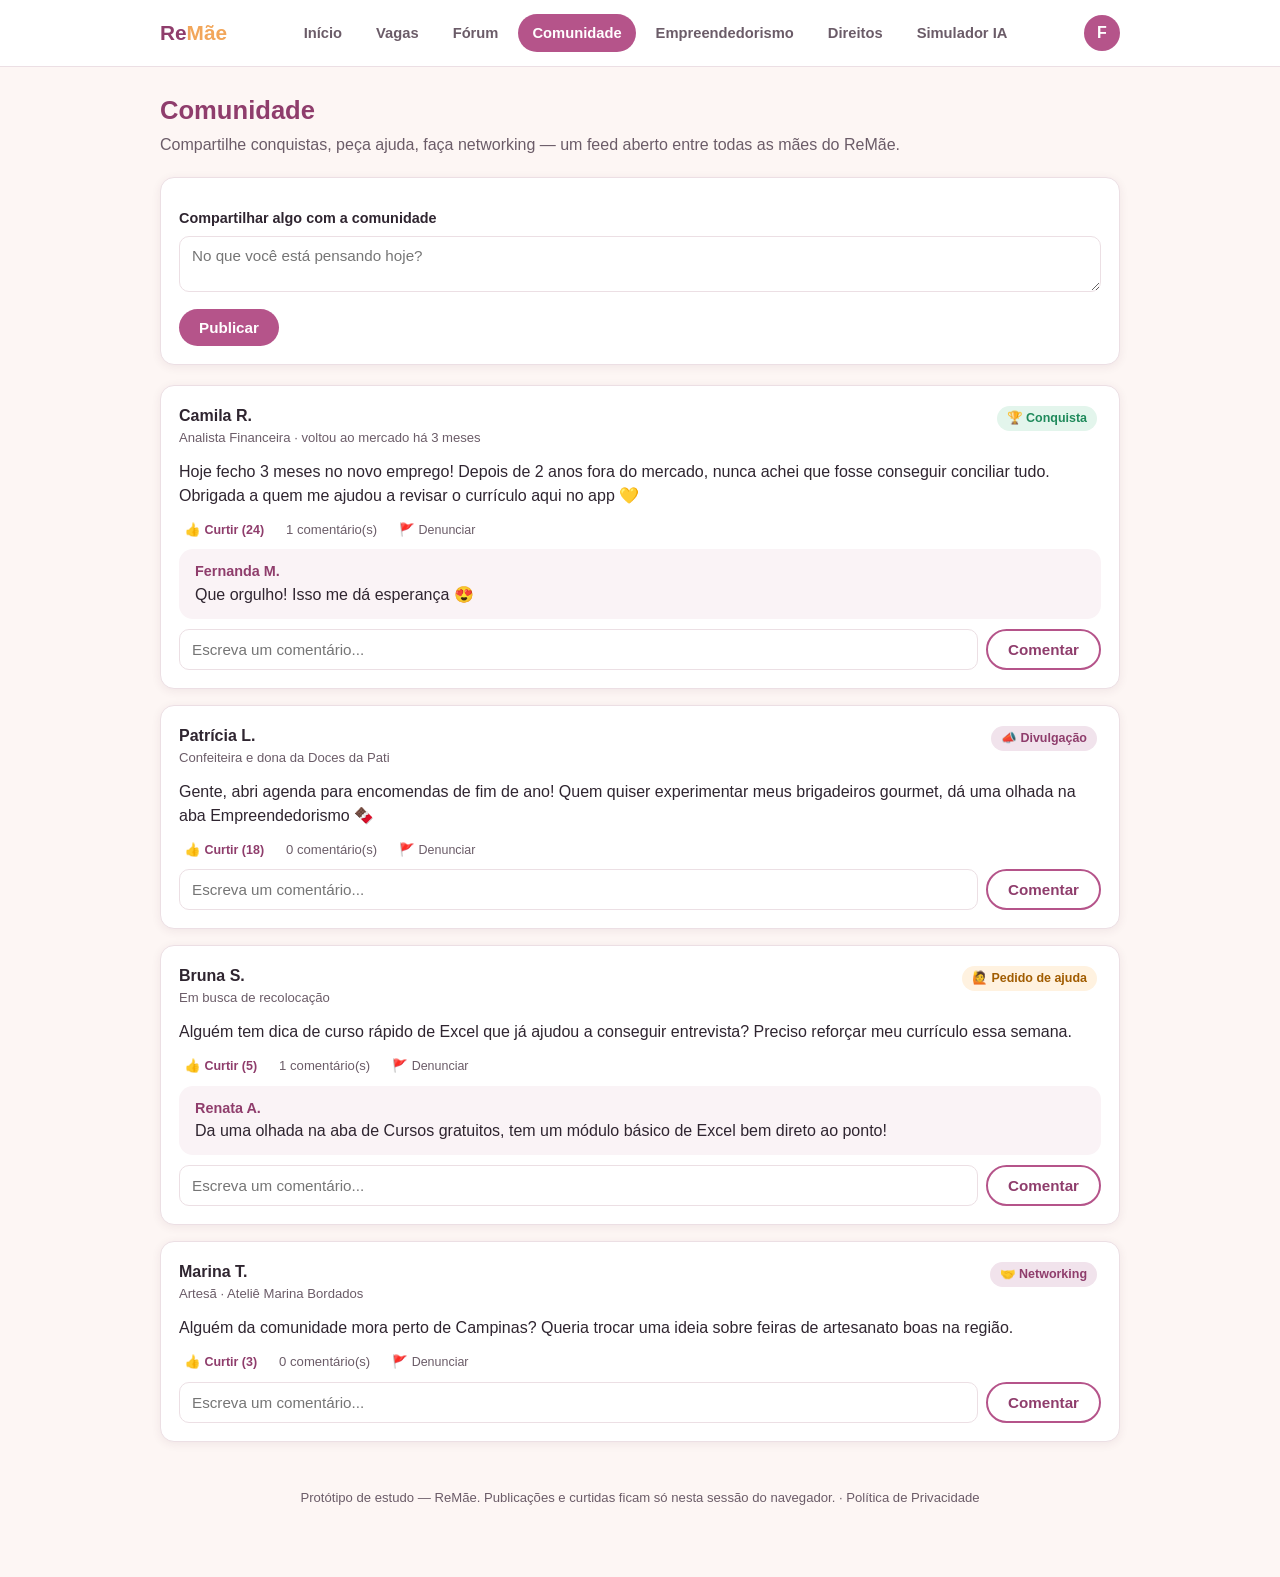
==== comunidade.html @ eaab4313 "Initial commit" ====
<!DOCTYPE html>
<html lang="pt-br">
<head>
<meta charset="UTF-8">
<meta name="viewport" content="width=device-width, initial-scale=1.0">
<title>ReMãe — Comunidade</title>
<link rel="stylesheet" href="css/style.css">
</head>
<body>

<nav class="navbar">
  <div class="navbar-inner">
    <a href="index.html" class="logo">Re<span>Mãe</span></a>
    <div class="nav-links">
      <a href="index.html">Início</a>
      <a href="vagas.html">Vagas</a>
      <a href="forum.html">Fórum</a>
      <a href="comunidade.html" class="ativo">Comunidade</a>
      <a href="empreendedorismo.html">Empreendedorismo</a>
      <a href="direitos.html">Direitos</a>
      <a href="simulador.html">Simulador IA</a>
    </div>
    <a href="perfil.html" class="nav-perfil"><span class="avatar">F</span></a>
  </div>
</nav>

<div class="container">
  <div class="page-header">
    <h1>Comunidade</h1>
    <p>Compartilhe conquistas, peça ajuda, faça networking — um feed aberto entre todas as mães do ReMãe.</p>
  </div>

  <div class="card" style="margin-bottom:20px;">
    <label for="novo-post">Compartilhar algo com a comunidade</label>
    <textarea id="novo-post" rows="2" placeholder="No que você está pensando hoje?"></textarea>
    <button class="btn" style="margin-top:10px;" onclick="publicarPost()">Publicar</button>
  </div>

  <div id="feed"></div>

  <div id="confirmacao-denuncia" class="mensagem-sucesso" style="background:#fff2e0; color:#7a4b00;"></div>

  <footer>Protótipo de estudo — ReMãe. Publicações e curtidas ficam só nesta sessão do navegador. · <a href="privacidade.html">Política de Privacidade</a></footer>
</div>

<script src="js/data.js"></script>
<script>
const rotulos = {
  conquista: { texto: "🏆 Conquista", classe: "sucesso" },
  divulgação: { texto: "📣 Divulgação", classe: "" },
  "pedido de ajuda": { texto: "🙋 Pedido de ajuda", classe: "selo" },
  networking: { texto: "🤝 Networking", classe: "" }
};

function renderizarFeed() {
  const feed = document.getElementById('feed');
  feed.innerHTML = comunidadePosts.map((p, i) => {
    const rotulo = rotulos[p.tipo] || { texto: p.tipo, classe: "" };
    return `
    <div class="card" style="margin-bottom:16px;">
      <div style="display:flex; justify-content:space-between; align-items:start;">
        <div>
          <strong>${p.autora}</strong>
          <div class="topico-meta">${p.cargo}</div>
        </div>
        <span class="tag ${rotulo.classe}">${rotulo.texto}</span>
      </div>
      <p style="margin:12px 0;">${p.texto}</p>
      <div style="display:flex; gap:16px; align-items:center;">
        <button class="denunciar-link" style="color:var(--cor-primaria-escura); font-weight:600;" onclick="curtir(${i})">👍 Curtir (${p.curtidas})</button>
        <span class="topico-meta">${p.comentarios.length} comentário(s)</span>
        <button class="denunciar-link" onclick="denunciarPost(${i})">🚩 Denunciar</button>
      </div>
      ${p.comentarios.map(c => `
        <div class="resposta" style="margin-top:10px;">
          <div class="autora">${c.autora}</div>
          <div>${c.texto}</div>
        </div>
      `).join('')}
      <div style="margin-top:10px; display:flex; gap:8px;">
        <input type="text" id="comentario-${i}" placeholder="Escreva um comentário..." style="flex:1;">
        <button class="btn secundario" onclick="comentar(${i})">Comentar</button>
      </div>
    </div>
  `;
  }).join('');
}

function curtir(i) {
  comunidadePosts[i].curtidas++;
  renderizarFeed();
}

function comentar(i) {
  const campo = document.getElementById(`comentario-${i}`);
  const texto = campo.value.trim();
  if (!texto) return;
  comunidadePosts[i].comentarios.push({ autora: 'Você', texto });
  renderizarFeed();
}

function denunciarPost(i) {
  const msg = document.getElementById('confirmacao-denuncia');
  msg.textContent = 'Denúncia enviada. Nossa equipe vai revisar em até 24h (simulação).';
  msg.style.display = 'block';
  setTimeout(() => { msg.style.display = 'none'; }, 3500);
}

function publicarPost() {
  const campo = document.getElementById('novo-post');
  const texto = campo.value.trim();
  if (!texto) return;

  comunidadePosts.unshift({
    id: comunidadePosts.length + 1,
    autora: "Você",
    cargo: "Membro da comunidade ReMãe",
    tipo: "networking",
    texto,
    curtidas: 0,
    comentarios: []
  });

  campo.value = '';
  renderizarFeed();
}

renderizarFeed();
</script>

</body>
</html>
---- css/style.css ----
/* =========================================================
   style.css — ReMãe (protótipo)
   Ainda não temos identidade visual definida. Por isso as cores
   e fontes ficam todas em variáveis (:root) aqui em cima — quando
   vocês decidirem a identidade visual, é só trocar os valores
   abaixo que o app inteiro muda.
   ========================================================= */

:root {
  --cor-primaria: #b5548a;
  --cor-primaria-escura: #8f3d6c;
  --cor-secundaria: #f2a65a;
  --cor-fundo: #fdf6f4;
  --cor-superficie: #ffffff;
  --cor-texto: #2f2530;
  --cor-texto-suave: #6b5c68;
  --cor-borda: #ecdfe4;
  --cor-sucesso: #4caf82;
  --fonte: 'Segoe UI', Roboto, Arial, sans-serif;
  --raio: 14px;
  --sombra: 0 2px 10px rgba(90, 40, 70, 0.08);
}

* { box-sizing: border-box; }

body {
  margin: 0;
  font-family: var(--fonte);
  background: var(--cor-fundo);
  color: var(--cor-texto);
  line-height: 1.5;
}

a { color: inherit; text-decoration: none; }

.container {
  max-width: 1000px;
  margin: 0 auto;
  padding: 24px 20px 60px;
}

/* ---------- Barra de navegação ---------- */
.navbar {
  background: var(--cor-superficie);
  border-bottom: 1px solid var(--cor-borda);
  position: sticky;
  top: 0;
  z-index: 10;
}

.navbar-inner {
  max-width: 1000px;
  margin: 0 auto;
  display: flex;
  align-items: center;
  justify-content: space-between;
  padding: 14px 20px;
  gap: 12px;
  flex-wrap: wrap;
}

.logo {
  font-size: 1.3rem;
  font-weight: 700;
  color: var(--cor-primaria-escura);
}

.logo span { color: var(--cor-secundaria); }

.nav-links {
  display: flex;
  gap: 6px;
  flex-wrap: wrap;
}

.nav-links a {
  padding: 8px 14px;
  border-radius: 999px;
  font-size: 0.92rem;
  color: var(--cor-texto-suave);
  font-weight: 600;
}

.nav-links a:hover,
.nav-links a.ativo {
  background: var(--cor-primaria);
  color: #fff;
}

.nav-perfil img,
.avatar {
  width: 36px;
  height: 36px;
  border-radius: 50%;
  background: var(--cor-primaria);
  color: #fff;
  display: inline-flex;
  align-items: center;
  justify-content: center;
  font-weight: 700;
}

/* ---------- Cabeçalhos de página ---------- */
.page-header {
  margin-bottom: 20px;
}

.page-header h1 {
  margin: 0 0 4px;
  font-size: 1.6rem;
  color: var(--cor-primaria-escura);
}

.page-header p {
  margin: 0;
  color: var(--cor-texto-suave);
}

/* ---------- Cards genéricos ---------- */
.card {
  background: var(--cor-superficie);
  border: 1px solid var(--cor-borda);
  border-radius: var(--raio);
  box-shadow: var(--sombra);
  padding: 18px;
}

.grid {
  display: grid;
  grid-template-columns: repeat(auto-fill, minmax(260px, 1fr));
  gap: 16px;
}

/* ---------- Página inicial ---------- */
.hero {
  background: linear-gradient(135deg, var(--cor-primaria), var(--cor-primaria-escura));
  color: #fff;
  border-radius: var(--raio);
  padding: 28px;
  margin-bottom: 24px;
}

.hero h1 { margin: 0 0 8px; font-size: 1.6rem; }
.hero p { margin: 0; opacity: 0.9; }

.atalho-card {
  display: block;
  text-align: left;
  transition: transform 0.15s ease;
}

.atalho-card:hover { transform: translateY(-3px); }

.atalho-card .icone { font-size: 1.8rem; }

.atalho-card h3 {
  margin: 10px 0 4px;
  color: var(--cor-primaria-escura);
}

.atalho-card p {
  margin: 0;
  color: var(--cor-texto-suave);
  font-size: 0.92rem;
}

/* ---------- Tags / selos ---------- */
.tag {
  display: inline-block;
  font-size: 0.78rem;
  font-weight: 700;
  padding: 3px 10px;
  border-radius: 999px;
  background: #f1e3ec;
  color: var(--cor-primaria-escura);
  margin: 2px 4px 2px 0;
}

.tag.selo {
  background: #fff2e0;
  color: #a15c00;
}

.tag.sucesso {
  background: #e3f5ec;
  color: #1f8a5b;
}

/* ---------- Vaga ---------- */
.vaga-card h3 { margin: 8px 0 4px; }
.vaga-card .empresa { color: var(--cor-texto-suave); font-size: 0.9rem; margin-bottom: 8px; }

.filtros {
  display: flex;
  gap: 10px;
  flex-wrap: wrap;
  margin-bottom: 20px;
}

.filtros select,
.filtros input {
  padding: 8px 12px;
  border-radius: 10px;
  border: 1px solid var(--cor-borda);
  background: #fff;
  font-family: var(--fonte);
}

.btn {
  display: inline-block;
  background: var(--cor-primaria);
  color: #fff;
  border: none;
  padding: 10px 20px;
  border-radius: 999px;
  font-weight: 700;
  cursor: pointer;
  font-size: 0.95rem;
}

.btn:hover { background: var(--cor-primaria-escura); }

.btn.secundario {
  background: transparent;
  color: var(--cor-primaria-escura);
  border: 2px solid var(--cor-primaria);
}

.voltar {
  display: inline-block;
  margin-bottom: 16px;
  color: var(--cor-primaria-escura);
  font-weight: 600;
}

.lista-requisitos li { margin-bottom: 4px; }

/* ---------- Fórum ---------- */
.categoria-card {
  border-left: 5px solid var(--cor-primaria);
}

.topico-item {
  border-bottom: 1px solid var(--cor-borda);
  padding: 14px 0;
}

.topico-item:last-child { border-bottom: none; }

.topico-item h4 { margin: 0 0 4px; }

.topico-meta {
  font-size: 0.82rem;
  color: var(--cor-texto-suave);
}

.resposta {
  background: #faf3f6;
  border-radius: var(--raio);
  padding: 12px 16px;
  margin-bottom: 10px;
}

.resposta .autora { font-weight: 700; color: var(--cor-primaria-escura); font-size: 0.9rem; }

.diretrizes {
  background: #fbeef4;
  border-left: 5px solid var(--cor-primaria);
  font-size: 0.9rem;
  color: var(--cor-texto);
  margin-bottom: 20px;
}

.denunciar-link {
  background: none;
  border: none;
  color: var(--cor-texto-suave);
  font-size: 0.78rem;
  cursor: pointer;
  padding: 2px 6px;
}

.denunciar-link:hover { color: #a13c3c; }

details.card summary {
  cursor: pointer;
  font-size: 1.02rem;
  color: var(--cor-primaria-escura);
  list-style: none;
}

details.card summary::-webkit-details-marker { display: none; }

details.card summary::before {
  content: "▸ ";
  color: var(--cor-primaria);
}

details.card[open] summary::before {
  content: "▾ ";
}

textarea, input[type=text], input[type=email], input[type=password] {
  width: 100%;
  padding: 10px 12px;
  border-radius: 10px;
  border: 1px solid var(--cor-borda);
  font-family: var(--fonte);
  font-size: 0.95rem;
}

label {
  display: block;
  font-weight: 600;
  margin: 12px 0 6px;
  font-size: 0.9rem;
}

/* ---------- Login ---------- */
.login-wrap {
  min-height: calc(100vh - 40px);
  display: flex;
  align-items: center;
  justify-content: center;
  padding: 20px;
}

.login-card {
  max-width: 380px;
  width: 100%;
}

.abas {
  display: flex;
  border-bottom: 2px solid var(--cor-borda);
  margin-bottom: 16px;
}

.abas button {
  flex: 1;
  background: none;
  border: none;
  padding: 10px;
  font-weight: 700;
  color: var(--cor-texto-suave);
  cursor: pointer;
  border-bottom: 3px solid transparent;
  font-family: var(--fonte);
}

.abas button.ativo {
  color: var(--cor-primaria-escura);
  border-color: var(--cor-primaria);
}

.form-oculto { display: none; }

.aviso {
  background: #fff2e0;
  color: #7a4b00;
  padding: 10px 14px;
  border-radius: 10px;
  font-size: 0.88rem;
  margin-top: 14px;
}

/* ---------- Perfil ---------- */
.perfil-topo {
  display: flex;
  align-items: center;
  gap: 16px;
  margin-bottom: 20px;
}

.perfil-topo .avatar {
  width: 64px;
  height: 64px;
  font-size: 1.4rem;
}

.mensagem-sucesso {
  display: none;
  background: #e3f5ec;
  color: #1f8a5b;
  padding: 10px 14px;
  border-radius: 10px;
  margin-top: 14px;
  font-weight: 600;
}

footer {
  text-align: center;
  color: var(--cor-texto-suave);
  font-size: 0.82rem;
  padding: 30px 0 10px;
}

@media (max-width: 600px) {
  .navbar-inner { flex-direction: column; align-items: flex-start; }
  .perfil-topo { flex-direction: column; align-items: flex-start; }
}
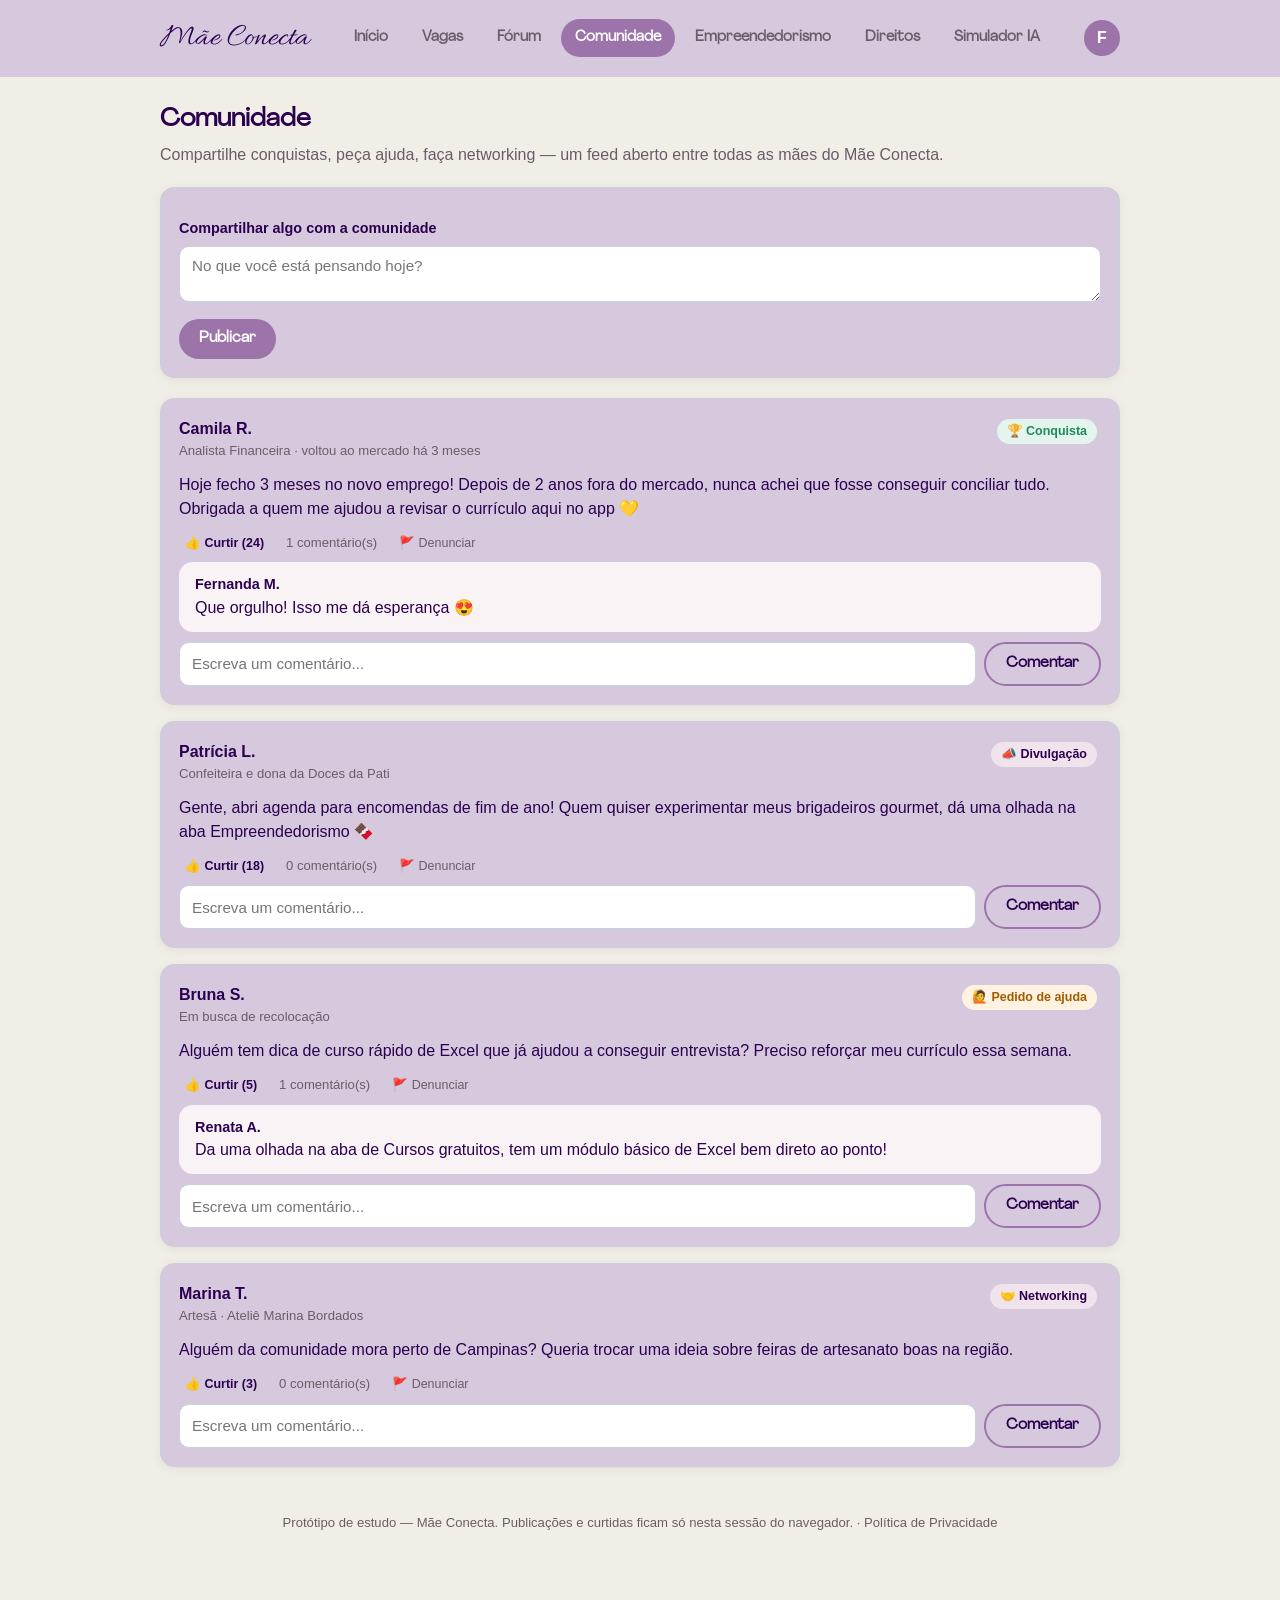
==== commit 31d54a82: "Atualização Cores e Fontes" ====
--- a/comunidade.html
+++ b/comunidade.html
@@ -3,14 +3,14 @@
 <head>
 <meta charset="UTF-8">
 <meta name="viewport" content="width=device-width, initial-scale=1.0">
-<title>ReMãe — Comunidade</title>
+<title>Mãe Conecta — Comunidade</title>
 <link rel="stylesheet" href="css/style.css">
 </head>
 <body>
 
 <nav class="navbar">
   <div class="navbar-inner">
-    <a href="index.html" class="logo">Re<span>Mãe</span></a>
+    <a href="index.html" class="logo">Mãe Conecta</a>
     <div class="nav-links">
       <a href="index.html">Início</a>
       <a href="vagas.html">Vagas</a>
@@ -27,7 +27,7 @@
 <div class="container">
   <div class="page-header">
     <h1>Comunidade</h1>
-    <p>Compartilhe conquistas, peça ajuda, faça networking — um feed aberto entre todas as mães do ReMãe.</p>
+    <p>Compartilhe conquistas, peça ajuda, faça networking — um feed aberto entre todas as mães do Mãe Conecta.</p>
   </div>
 
   <div class="card" style="margin-bottom:20px;">
@@ -40,7 +40,7 @@
 
   <div id="confirmacao-denuncia" class="mensagem-sucesso" style="background:#fff2e0; color:#7a4b00;"></div>
 
-  <footer>Protótipo de estudo — ReMãe. Publicações e curtidas ficam só nesta sessão do navegador. · <a href="privacidade.html">Política de Privacidade</a></footer>
+  <footer>Protótipo de estudo — Mãe Conecta. Publicações e curtidas ficam só nesta sessão do navegador. · <a href="privacidade.html">Política de Privacidade</a></footer>
 </div>
 
 <script src="js/data.js"></script>
@@ -114,7 +114,7 @@
   comunidadePosts.unshift({
     id: comunidadePosts.length + 1,
     autora: "Você",
-    cargo: "Membro da comunidade ReMãe",
+    cargo: "Membro da comunidade Mãe Conecta",
     tipo: "networking",
     texto,
     curtidas: 0,
--- a/css/style.css
+++ b/css/style.css
@@ -1,24 +1,60 @@
 /* =========================================================
-   style.css — ReMãe (protótipo)
+   style.css — Mãe Conecta (protótipo)
    Ainda não temos identidade visual definida. Por isso as cores
    e fontes ficam todas em variáveis (:root) aqui em cima — quando
    vocês decidirem a identidade visual, é só trocar os valores
    abaixo que o app inteiro muda.
    ========================================================= */
 
+@font-face {
+  font-family: 'Allura';
+  src: url('../fonts/Allura-Regular.ttf') format('truetype');
+  font-weight: 400;
+  font-style: normal;
+  
+}
+
+@font-face {
+  font-family: 'Agrandir';
+  src: url('../fonts/Agrandir-Regular.otf') format('opentype');
+  font-weight: 400;
+  font-style: normal;
+}
+
+@font-face {
+  font-family: 'The Seasons';
+  src: url('../fonts/The-Seasons-Bold.ttf') format('truetype');
+  font-weight: 700;
+  font-style: normal;
+}
+
 :root {
-  --cor-primaria: #b5548a;
-  --cor-primaria-escura: #8f3d6c;
-  --cor-secundaria: #f2a65a;
-  --cor-fundo: #fdf6f4;
-  --cor-superficie: #ffffff;
-  --cor-texto: #2f2530;
+  --cor-primaria: #9D74A9;
+  --cor-primaria-escura: #2B0050;
+  --cor-secundaria: #C1D8CE;
+  --cor-fundo: #F1EEE7;
+  --cor-superficie: #D6C9DE;
+  --cor-texto: #2B0050;
   --cor-texto-suave: #6b5c68;
-  --cor-borda: #ecdfe4;
+  --cor-borda: #C8D1D9;
   --cor-sucesso: #4caf82;
   --fonte: 'Segoe UI', Roboto, Arial, sans-serif;
   --raio: 14px;
   --sombra: 0 2px 10px rgba(90, 40, 70, 0.08);
+  --fonte-logo: 'Allura', cursive;
+  --fonte-titulo: 'Agrandir', Arial, sans-serif;
+  --fonte-destaque: 'The Seasons', Georgia, serif;
+}
+
+h1, h2, h3,
+.btn,
+.nav-links a {
+  font-family: var(--fonte-titulo);
+}
+
+.fonte-destaque {
+  font-family: var(--fonte-destaque);
+  font-weight: 700;
 }
 
 * { box-sizing: border-box; }
@@ -59,13 +95,14 @@
   flex-wrap: wrap;
 }
 
-.logo {
-  font-size: 1.3rem;
-  font-weight: 700;
-  color: var(--cor-primaria-escura);
-}
-
-.logo span { color: var(--cor-secundaria); }
+   .logo {
+     font-family: var(--fonte-logo);
+     font-size: 2rem;
+     font-weight: 400;
+     color: var(--cor-primaria-escura);
+   }
+
+.logo span { color: var(--cor-primaria-escura); }
 
 .nav-links {
   display: flex;
@@ -133,15 +170,24 @@
 
 /* ---------- Página inicial ---------- */
 .hero {
-  background: linear-gradient(135deg, var(--cor-primaria), var(--cor-primaria-escura));
+  background: linear-gradient(135deg, var(--cor-primaria-escura), var(--cor-primaria));
   color: #fff;
   border-radius: var(--raio);
   padding: 28px;
   margin-bottom: 24px;
 }
 
-.hero h1 { margin: 0 0 8px; font-size: 1.6rem; }
-.hero p { margin: 0; opacity: 0.9; }
+.hero h1 {
+  margin: 0 0 8px;
+  font-size: 1.6rem;
+  text-shadow: 0 1px 3px rgba(0, 0, 0, 0.25);
+}
+
+.hero p {
+  margin: 0;
+  opacity: 1;
+  text-shadow: 0 1px 3px rgba(0, 0, 0, 0.25);
+}
 
 .atalho-card {
   display: block;
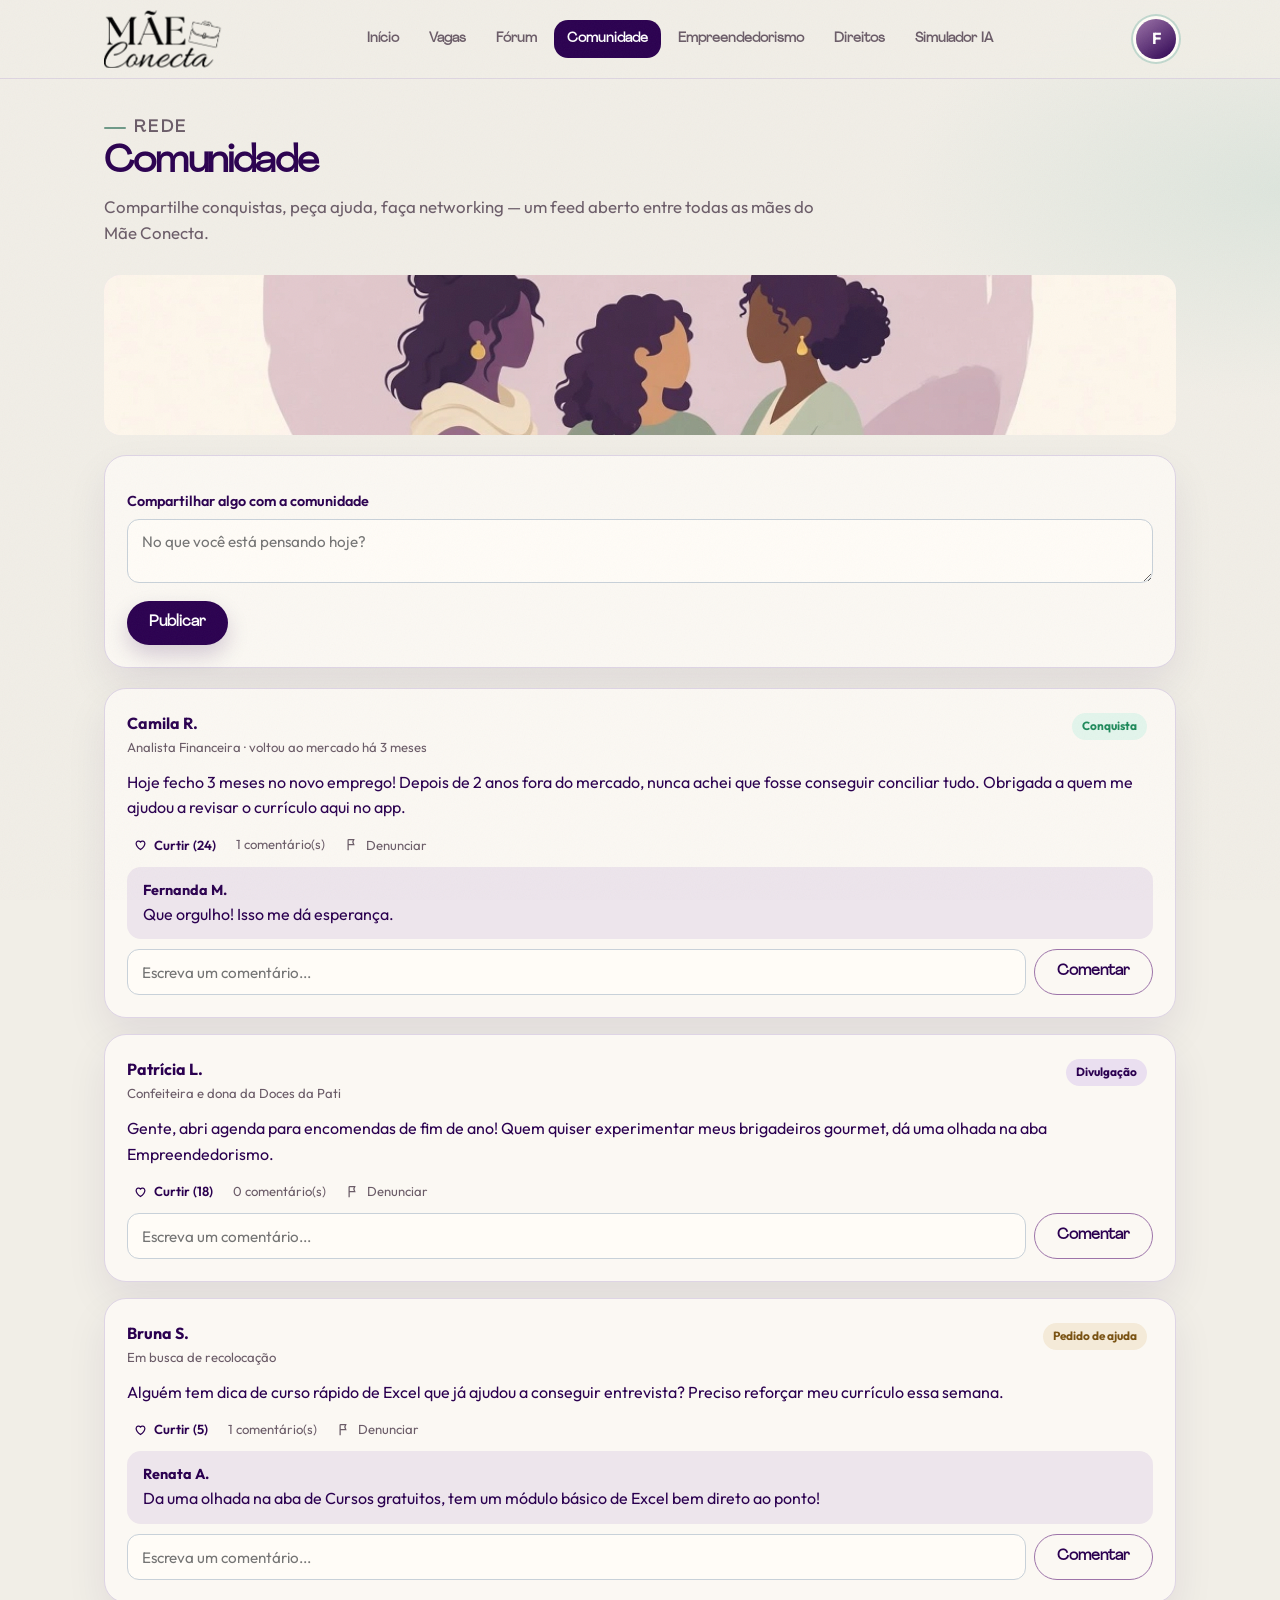
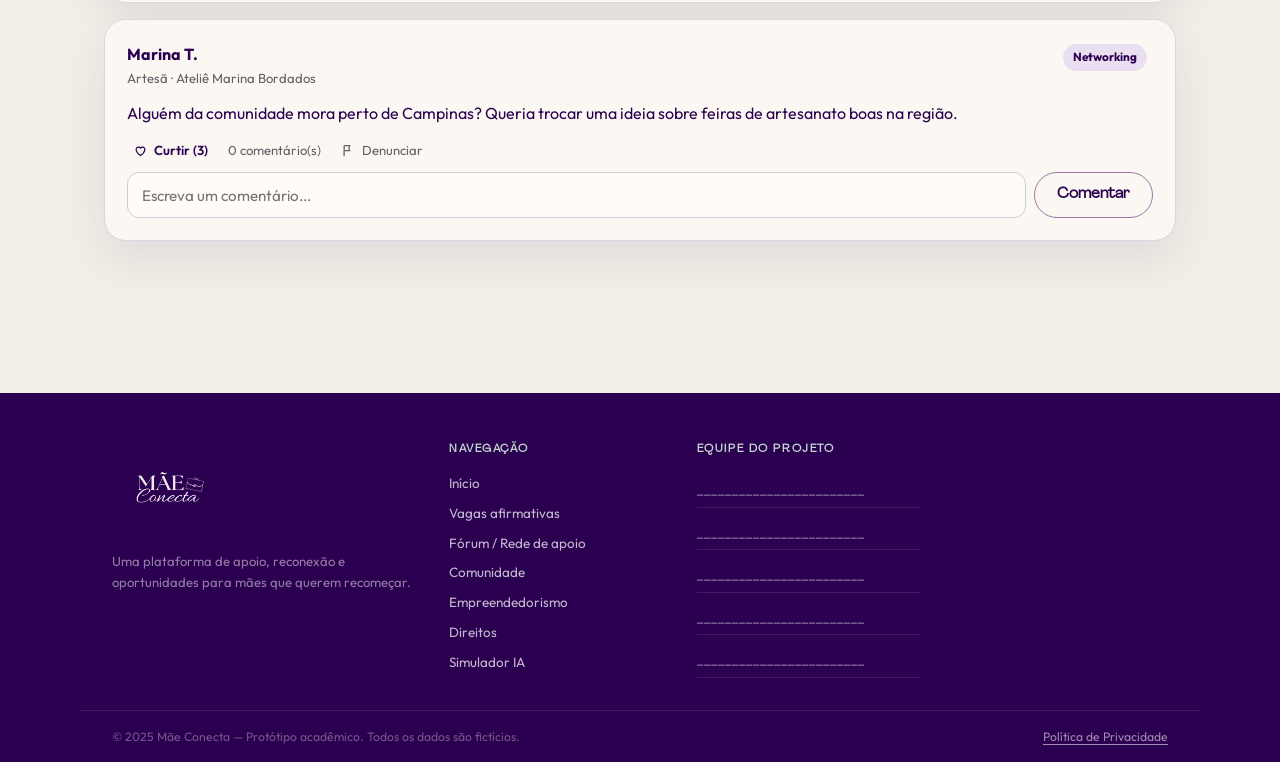
==== commit 5cd1309a: "Merge 295685a2426dd1092f56910fe6e541273739793b into 09304b4b6bd86a423bac4802e2c821cb1cd19e8b" ====
--- a/comunidade.html
+++ b/comunidade.html
@@ -2,16 +2,26 @@
 <html lang="pt-br">
 <head>
 <meta charset="UTF-8">
-<meta name="viewport" content="width=device-width, initial-scale=1.0">
+<meta name="viewport" content="width=device-width, initial-scale=1">
 <title>Mãe Conecta — Comunidade</title>
 <link rel="stylesheet" href="css/style.css">
 </head>
 <body>
 
+<div class="preloader" id="preloader" role="status" aria-live="polite" aria-label="Carregando o site">
+  <div class="preloader-inner">
+    <div class="preloader-orb" aria-hidden="true"></div>
+    <p class="preloader-text">Preparando um espaço para você</p>
+    <div class="preloader-track"><span class="preloader-fill"></span></div>
+  </div>
+</div>
+
 <nav class="navbar">
   <div class="navbar-inner">
-    <a href="index.html" class="logo">Mãe Conecta</a>
+    <a href="index.html" class="logo"><img src="img/logo2.webp" alt="Mãe Conecta"></a>
+    <button class="menu-toggle" aria-label="Abrir menu" aria-expanded="false"></button>
     <div class="nav-links">
+      <a href="perfil.html" class="so-celular">Meu perfil</a>
       <a href="index.html">Início</a>
       <a href="vagas.html">Vagas</a>
       <a href="forum.html">Fórum</a>
@@ -24,11 +34,14 @@
   </div>
 </nav>
 
-<div class="container">
-  <div class="page-header">
+<main id="conteudo" class="container">
+  <div class="page-header reveal">
+    <p class="kicker">Rede</p>
     <h1>Comunidade</h1>
     <p>Compartilhe conquistas, peça ajuda, faça networking — um feed aberto entre todas as mães do Mãe Conecta.</p>
   </div>
+
+  <img class="media reveal" src="img/illu-comunidade.webp" alt="Mulheres reunidas em um círculo de apoio" style="max-height:280px; margin-bottom:20px; object-position:center 30%;">
 
   <div class="card" style="margin-bottom:20px;">
     <label for="novo-post">Compartilhar algo com a comunidade</label>
@@ -39,17 +52,16 @@
   <div id="feed"></div>
 
   <div id="confirmacao-denuncia" class="mensagem-sucesso" style="background:#fff2e0; color:#7a4b00;"></div>
-
-  <footer>Protótipo de estudo — Mãe Conecta. Publicações e curtidas ficam só nesta sessão do navegador. · <a href="privacidade.html">Política de Privacidade</a></footer>
-</div>
+</main>
 
 <script src="js/data.js"></script>
+<script src="js/icons.js"></script>
 <script>
 const rotulos = {
-  conquista: { texto: "🏆 Conquista", classe: "sucesso" },
-  divulgação: { texto: "📣 Divulgação", classe: "" },
-  "pedido de ajuda": { texto: "🙋 Pedido de ajuda", classe: "selo" },
-  networking: { texto: "🤝 Networking", classe: "" }
+  conquista: { texto: "Conquista", classe: "sucesso" },
+  divulgação: { texto: "Divulgação", classe: "" },
+  "pedido de ajuda": { texto: "Pedido de ajuda", classe: "selo" },
+  networking: { texto: "Networking", classe: "" }
 };
 
 function renderizarFeed() {
@@ -66,10 +78,10 @@
         <span class="tag ${rotulo.classe}">${rotulo.texto}</span>
       </div>
       <p style="margin:12px 0;">${p.texto}</p>
-      <div style="display:flex; gap:16px; align-items:center;">
-        <button class="denunciar-link" style="color:var(--cor-primaria-escura); font-weight:600;" onclick="curtir(${i})">👍 Curtir (${p.curtidas})</button>
+      <div class="feed-actions">
+        <button class="denunciar-link" style="color:var(--cor-primaria-escura); font-weight:600;" onclick="curtir(${i})">${ICON.like} Curtir (${p.curtidas})</button>
         <span class="topico-meta">${p.comentarios.length} comentário(s)</span>
-        <button class="denunciar-link" onclick="denunciarPost(${i})">🚩 Denunciar</button>
+        <button class="denunciar-link" onclick="denunciarPost(${i})">${ICON.flag} Denunciar</button>
       </div>
       ${p.comentarios.map(c => `
         <div class="resposta" style="margin-top:10px;">
@@ -77,7 +89,7 @@
           <div>${c.texto}</div>
         </div>
       `).join('')}
-      <div style="margin-top:10px; display:flex; gap:8px;">
+      <div class="comment-row">
         <input type="text" id="comentario-${i}" placeholder="Escreva um comentário..." style="flex:1;">
         <button class="btn secundario" onclick="comentar(${i})">Comentar</button>
       </div>
@@ -128,5 +140,11 @@
 renderizarFeed();
 </script>
 
+<script src="js/menu.js"></script>
+<script src="js/ui.js"></script>
+
+<div id="footer-placeholder"></div>
+
+<script src="js/components.js"></script>
 </body>
 </html>
--- a/css/style.css
+++ b/css/style.css
@@ -1,55 +1,114 @@
 /* =========================================================
-   style.css — Mãe Conecta (protótipo)
-   Ainda não temos identidade visual definida. Por isso as cores
-   e fontes ficam todas em variáveis (:root) aqui em cima — quando
-   vocês decidirem a identidade visual, é só trocar os valores
-   abaixo que o app inteiro muda.
+   Mãe Conecta — identidade visual
+   Paleta original + extensões na mesma família.
    ========================================================= */
 
+@import url("https://fonts.googleapis.com/css2?family=Fraunces:ital,opsz,wght@0,9..144,500;0,9..144,650;0,9..144,700;1,9..144,500&family=Outfit:wght@400;500;600;700&display=swap");
+
 @font-face {
-  font-family: 'Allura';
-  src: url('../fonts/Allura-Regular.ttf') format('truetype');
+  font-family: "Allura";
+  src: url("../fonts/Allura-Regular.ttf") format("truetype");
   font-weight: 400;
   font-style: normal;
-  
 }
 
 @font-face {
-  font-family: 'Agrandir';
-  src: url('../fonts/Agrandir-Regular.otf') format('opentype');
+  font-family: "Agrandir";
+  src: url("../fonts/Agrandir-Regular.otf") format("opentype");
   font-weight: 400;
   font-style: normal;
 }
 
 @font-face {
-  font-family: 'The Seasons';
-  src: url('../fonts/The-Seasons-Bold.ttf') format('truetype');
+  font-family: "The Seasons";
+  src: url("../fonts/The-Seasons-Bold.ttf") format("truetype");
   font-weight: 700;
   font-style: normal;
 }
 
 :root {
-  --cor-primaria: #9D74A9;
-  --cor-primaria-escura: #2B0050;
-  --cor-secundaria: #C1D8CE;
-  --cor-fundo: #F1EEE7;
-  --cor-superficie: #D6C9DE;
-  --cor-texto: #2B0050;
+  --cor-primaria: #9d74a9;
+  --cor-primaria-escura: #2b0050;
+  --cor-secundaria: #c1d8ce;
+  --cor-fundo: #f1eee7;
+  --cor-superficie: #d6c9de;
+  --cor-texto: #2b0050;
   --cor-texto-suave: #6b5c68;
-  --cor-borda: #C8D1D9;
+  --cor-borda: #c8d1d9;
   --cor-sucesso: #4caf82;
-  --fonte: 'Segoe UI', Roboto, Arial, sans-serif;
-  --raio: 14px;
-  --sombra: 0 2px 10px rgba(90, 40, 70, 0.08);
-  --fonte-logo: 'Allura', cursive;
-  --fonte-titulo: 'Agrandir', Arial, sans-serif;
-  --fonte-destaque: 'The Seasons', Georgia, serif;
-}
+
+  --cor-branco: #fffcf7;
+  --cor-card: #fbf8f3;
+  --cor-sage-escuro: #6f9a88;
+  --cor-lilas-claro: #eadff0;
+  --cor-lilas-medio: #c9b3d4;
+  --cor-ouro: #b8925a;
+  --cor-ouro-bg: #f4ead8;
+  --cor-alerta: #8a4b12;
+  --cor-alerta-bg: #f6ead8;
+  --cor-erro: #8b3a48;
+
+  --fonte: "Outfit", "Segoe UI", Roboto, Arial, sans-serif;
+  --fonte-logo: "Allura", "Fraunces", cursive;
+  --fonte-titulo: "Agrandir", "Outfit", Arial, sans-serif;
+  --fonte-destaque: "The Seasons", "Fraunces", Georgia, serif;
+
+  --raio: 22px;
+  --raio-sm: 14px;
+  --sombra: 0 18px 40px rgba(43, 0, 80, 0.08);
+  --sombra-hover: 0 240px 500px rgba(43, 0, 80, 0.14);
+  --largura: 1120px;
+  --nav-h: 78px;
+  --ease: cubic-bezier(0.22, 1, 0.36, 1);
+}
+
+*,
+*::before,
+*::after { box-sizing: border-box; }
+
+html { scroll-behavior: smooth; }
+
+body {
+  margin: 0;
+  overflow-x: hidden;
+  font-family: var(--fonte);
+  background:
+    radial-gradient(900px 420px at 8% -10%, rgba(157, 116, 169, 0.22), transparent 60%),
+    radial-gradient(700px 380px at 100% 8%, rgba(193, 216, 206, 0.4), transparent 55%),
+    radial-gradient(600px 400px at 70% 100%, rgba(214, 201, 222, 0.35), transparent 50%),
+    var(--cor-fundo);
+  color: var(--cor-texto);
+  line-height: 1.6;
+  min-height: 100vh;
+}
+
+body::before {
+  content: "";
+  pointer-events: none;
+  position: fixed;
+  inset: 0;
+  z-index: 70;
+  opacity: 0.045;
+  background-image: url("data:image/svg+xml,%3Csvg xmlns='http://www.w3.org/2000/svg' width='140' height='140'%3E%3Cfilter id='n'%3E%3CfeTurbulence type='fractalNoise' baseFrequency='.85' numOctaves='2' stitchTiles='stitch'/%3E%3C/filter%3E%3Crect width='140' height='140' filter='url(%23n)' opacity='.9'/%3E%3C/svg%3E");
+}
+
+a { color: inherit; text-decoration: none; }
+
+img { max-width: 100%; display: block; }
 
 h1, h2, h3,
 .btn,
-.nav-links a {
+.nav-links a,
+.kicker,
+.page-header h1 {
   font-family: var(--fonte-titulo);
+}
+
+h1, h2 {
+  font-family: var(--fonte-destaque);
+  font-weight: 650;
+  letter-spacing: -0.03em;
+  line-height: 1.15;
 }
 
 .fonte-destaque {
@@ -57,174 +116,590 @@
   font-weight: 700;
 }
 
-* { box-sizing: border-box; }
-
-body {
-  margin: 0;
-  font-family: var(--fonte);
+
+:focus-visible {
+  outline: 3px solid var(--cor-primaria);
+  outline-offset: 3px;
+}
+
+.container {
+  max-width: var(--largura);
+  margin: 0 auto;
+  padding: 32px 24px 72px;
+}
+
+/* ---------- Preloader ---------- */
+.preloader {
+  position: fixed;
+  inset: 0;
+  z-index: 300;
+  display: grid;
+  place-items: center;
   background: var(--cor-fundo);
-  color: var(--cor-texto);
-  line-height: 1.5;
-}
-
-a { color: inherit; text-decoration: none; }
-
-.container {
-  max-width: 1000px;
-  margin: 0 auto;
-  padding: 24px 20px 60px;
-}
-
-/* ---------- Barra de navegação ---------- */
+  transition: opacity 0.55s var(--ease), visibility 0.55s var(--ease);
+}
+
+.preloader.is-done {
+  opacity: 0;
+  visibility: hidden;
+  pointer-events: none;
+}
+
+.preloader-inner {
+  text-align: center;
+  width: min(280px, 80vw);
+}
+
+.preloader-orb {
+  width: 88px;
+  height: 88px;
+  margin: 0 auto 22px;
+  border-radius: 50%;
+  background:
+    radial-gradient(circle at 30% 30%, var(--cor-lilas-claro), var(--cor-primaria) 55%, var(--cor-primaria-escura));
+  box-shadow: 0 16px 40px rgba(157, 116, 169, 0.35);
+  position: relative;
+  animation: pulse-orb 1.6s var(--ease) infinite;
+}
+
+.preloader-orb::after {
+  content: "";
+  position: absolute;
+  inset: 18px;
+  border-radius: 50%;
+  background: var(--cor-fundo);
+  box-shadow: inset 0 0 0 6px var(--cor-secundaria);
+}
+
+.preloader-text {
+  margin: 0 0 18px;
+  font-family: var(--fonte-destaque);
+  font-size: 1.15rem;
+  color: var(--cor-primaria-escura);
+}
+
+.preloader-track {
+  height: 3px;
+  background: var(--cor-superficie);
+  border-radius: 999px;
+  overflow: hidden;
+}
+
+.preloader-fill {
+  display: block;
+  height: 100%;
+  width: 0;
+  border-radius: inherit;
+  background: linear-gradient(90deg, var(--cor-secundaria), var(--cor-primaria));
+  animation: load-bar 1.15s var(--ease) forwards;
+}
+
+@keyframes pulse-orb {
+  0%, 100% { transform: scale(1); }
+  50% { transform: scale(1.06); }
+}
+
+@keyframes load-bar {
+  to { width: 100%; }
+}
+
+/* ---------- Navbar ---------- */
 .navbar {
-  background: var(--cor-superficie);
-  border-bottom: 1px solid var(--cor-borda);
   position: sticky;
   top: 0;
-  z-index: 10;
+  z-index: 40;
+  background: rgba(241, 238, 231, 0.82);
+  backdrop-filter: blur(18px) saturate(1.2);
+  border-bottom: 1px solid rgba(214, 201, 222, 0.7);
 }
 
 .navbar-inner {
-  max-width: 1000px;
+  position: relative;
+  max-width: var(--largura);
   margin: 0 auto;
   display: flex;
   align-items: center;
   justify-content: space-between;
-  padding: 14px 20px;
-  gap: 12px;
+  padding: 10px 24px;
+  gap: 16px;
+}
+
+.logo {
+  --logo-h: 58px;
+  display: block;
+  overflow: hidden;
+  height: var(--logo-h);
+  width: calc(var(--logo-h) * 2.06);
+  flex-shrink: 0;
+}
+
+.logo img {
+  display: block;
+  height: calc(var(--logo-h) * 3.29);
+  width: auto;
+  max-width: none;
+  margin-left: calc(var(--logo-h) * -0.735);
+  margin-top: calc(var(--logo-h) * -1.02);
+}
+
+.logo span { color: var(--cor-primaria-escura); }
+
+.wordmark {
+  font-family: var(--fonte-destaque);
+  font-size: 1.8rem;
+  color: var(--cor-primaria-escura);
+  letter-spacing: -0.03em;
+}
+
+.nav-links {
+  display: flex;
+  gap: 4px;
   flex-wrap: wrap;
-}
-
-   .logo {
-     font-family: var(--fonte-logo);
-     font-size: 2rem;
-     font-weight: 400;
-     color: var(--cor-primaria-escura);
-   }
-
-.logo span { color: var(--cor-primaria-escura); }
-
-.nav-links {
-  display: flex;
-  gap: 6px;
-  flex-wrap: wrap;
+  align-items: center;
 }
 
 .nav-links a {
-  padding: 8px 14px;
-  border-radius: 999px;
-  font-size: 0.92rem;
+  padding: 8px 13px;
+  border-radius: 14px;
+  font-size: 0.86rem;
   color: var(--cor-texto-suave);
   font-weight: 600;
-}
-
-.nav-links a:hover,
+  transition: background 0.25s var(--ease), color 0.25s var(--ease), transform 0.25s var(--ease);
+}
+
+.nav-links a:hover {
+  background: var(--cor-lilas-claro);
+  color: var(--cor-primaria-escura);
+}
+
 .nav-links a.ativo {
-  background: var(--cor-primaria);
+  background: var(--cor-primaria-escura);
   color: #fff;
+}
+
+.nav-perfil {
+  display: inline-flex;
+  align-items: center;
+  justify-content: center;
 }
 
 .nav-perfil img,
 .avatar {
-  width: 36px;
-  height: 36px;
+  width: 40px;
+  height: 40px;
   border-radius: 50%;
-  background: var(--cor-primaria);
+  background: linear-gradient(145deg, var(--cor-primaria), var(--cor-primaria-escura));
   color: #fff;
   display: inline-flex;
   align-items: center;
   justify-content: center;
   font-weight: 700;
-}
-
-/* ---------- Cabeçalhos de página ---------- */
+  box-shadow: 0 0 0 3px var(--cor-branco), 0 0 0 5px var(--cor-secundaria);
+}
+
+.menu-toggle,
+.so-celular { display: none; }
+
+.menu-toggle {
+  background: var(--cor-card);
+  border: 1px solid var(--cor-superficie);
+  width: 44px;
+  height: 44px;
+  border-radius: 14px;
+  color: var(--cor-primaria-escura);
+  cursor: pointer;
+  padding: 0;
+  align-items: center;
+  justify-content: center;
+}
+
+.menu-toggle svg {
+  width: 22px;
+  height: 22px;
+  display: block;
+}
+
+/* ---------- Page headers ---------- */
 .page-header {
-  margin-bottom: 20px;
+  margin-bottom: 28px;
+  max-width: 720px;
+}
+
+.kicker {
+  display: inline-flex;
+  align-items: center;
+  gap: 8px;
+  margin: 0 0 10px;
+  font-size: 0.78rem;
+  font-weight: 700;
+  letter-spacing: 0.14em;
+  text-transform: uppercase;
+  color: var(--cor-primaria);
+}
+
+.kicker::before {
+  content: "";
+  width: 22px;
+  height: 2px;
+  background: var(--cor-sage-escuro);
+  border-radius: 999px;
 }
 
 .page-header h1 {
-  margin: 0 0 4px;
-  font-size: 1.6rem;
+  margin: 0 0 8px;
+  font-size: clamp(1.8rem, 3vw, 2.6rem);
   color: var(--cor-primaria-escura);
 }
 
 .page-header p {
   margin: 0;
   color: var(--cor-texto-suave);
-}
-
-/* ---------- Cards genéricos ---------- */
+  font-size: 1.05rem;
+}
+
+.section-title {
+  margin: 40px 0 16px;
+  color: var(--cor-primaria-escura);
+  font-size: 1.55rem;
+}
+
+/* ---------- Cards ---------- */
 .card {
-  background: var(--cor-superficie);
-  border: 1px solid var(--cor-borda);
+  background: var(--cor-card);
+  border: 1px solid color-mix(in srgb, var(--cor-superficie) 80%, white);
   border-radius: var(--raio);
   box-shadow: var(--sombra);
-  padding: 18px;
+  padding: 22px;
+  transition: translate 0.35s var(--ease), transform 0.35s var(--ease), box-shadow 0.35s var(--ease);
+}
+
+a.card:hover,
+.atalho-card:hover {
+  translate: 0 -8px;
+  box-shadow: var(--sombra-hover);
+}
+
+.vaga-card:hover {
+  transform: translateY(-6px);
+  box-shadow: var(--sombra-hover);
 }
 
 .grid {
   display: grid;
-  grid-template-columns: repeat(auto-fill, minmax(260px, 1fr));
-  gap: 16px;
-}
-
-/* ---------- Página inicial ---------- */
-.hero {
-  background: linear-gradient(135deg, var(--cor-primaria-escura), var(--cor-primaria));
+  grid-template-columns: repeat(auto-fill, minmax(270px, 1fr));
+  gap: 20px;
+}
+
+.media {
+  width: 100%;
+  height: 160px;
+  object-fit: cover;
+  border-radius: 16px;
+  margin-bottom: 14px;
+  background: var(--cor-lilas-claro);
+}
+
+.media.media-sm {
+  height: 112px;
+  width: 112px;
+  margin: 0 0 12px;
+}
+
+.media.media-hero {
+  height: auto;
+  max-height: 420px;
+  object-fit: cover;
+  border-radius: 28px;
+  margin: 0;
+}
+
+/* ---------- Home - Hero Fullscreen ---------- */
+.hero-full {
+  display: grid;
+  grid-template-columns: 1fr 1fr;
+  align-items: center;
+  min-height: calc(100vh - var(--nav-h));
+  background:
+    linear-gradient(135deg, #3b1270 0%, #5a2290 45%, #7c40a8 100%);
   color: #fff;
-  border-radius: var(--raio);
-  padding: 28px;
-  margin-bottom: 24px;
-}
-
-.hero h1 {
-  margin: 0 0 8px;
-  font-size: 1.6rem;
-  text-shadow: 0 1px 3px rgba(0, 0, 0, 0.25);
-}
-
-.hero p {
-  margin: 0;
-  opacity: 1;
-  text-shadow: 0 1px 3px rgba(0, 0, 0, 0.25);
+  position: relative;
+  overflow: hidden;
+}
+
+/* Círculos decorativos de fundo */
+.hero-full::before {
+  content: "";
+  position: absolute;
+  width: 600px;
+  height: 600px;
+  left: -180px;
+  top: -200px;
+  border-radius: 50%;
+  background: radial-gradient(circle, rgba(193,216,206,0.22) 0%, transparent 65%);
+  pointer-events: none;
+}
+
+.hero-full::after {
+  content: "";
+  position: absolute;
+  width: 420px;
+  height: 420px;
+  right: -100px;
+  bottom: -130px;
+  border-radius: 50%;
+  background: radial-gradient(circle, rgba(157,116,169,0.30) 0%, transparent 65%);
+  pointer-events: none;
+}
+
+/* Decoração: arco inferior esquerdo */
+.hero-full .hero-deco-ring {
+  position: absolute;
+  width: 340px;
+  height: 340px;
+  bottom: -90px;
+  left: 30%;
+  border-radius: 50%;
+  border: 2px solid rgba(193,216,206,0.12);
+  pointer-events: none;
+}
+
+/* Decoração: pontos em grade */
+.hero-full .hero-deco-dots {
+  position: absolute;
+  top: 10%;
+  right: 48%;
+  width: 110px;
+  height: 110px;
+  background-image: radial-gradient(circle, rgba(255,255,255,0.18) 1.5px, transparent 1.5px);
+  background-size: 18px 18px;
+  pointer-events: none;
+  opacity: 0.7;
+}
+
+/* ---- Lado esquerdo ---- */
+.hero-copy {
+  position: relative;
+  z-index: 2;
+  padding: 56px 44px 56px 256px;
+  display: flex;
+  flex-direction: column;
+  gap: 0;
+  max-width: 1028px;
+}
+
+.hero-kicker {
+  color: var(--cor-secundaria) !important;
+  margin-bottom: 14px;
+}
+
+.hero-h1 {
+  margin: 0 0 16px;
+  font-size: clamp(2.1rem, 3.8vw, 3.2rem);
+  line-height: 1.1;
+  text-shadow: none;
+  color: #fff;
+}
+
+.hero-nome {
+  color: var(--cor-secundaria);
+}
+
+.hero-sub {
+  margin: 0 0 36px;
+  font-size: 1.05rem;
+  opacity: 0.86;
+  max-width: 40ch;
+  line-height: 1.65;
+}
+
+/* ---- Botões CTA ---- */
+.hero-ctas {
+  display: flex;
+  flex-wrap: wrap;
+  gap: 16px 24px;
+  align-items: flex-start;
+}
+
+.hero-cta-group {
+  display: flex;
+  flex-direction: column;
+  gap: 6px;
+}
+
+.hero-cta-hint {
+  font-size: 0.75rem;
+  opacity: 0.65;
+  letter-spacing: 0.04em;
+  padding-left: 4px;
+  color: #fff;
+}
+
+.btn-hero-primary {
+  display: inline-flex;
+  align-items: center;
+  gap: 9px;
+  padding: 13px 26px;
+  border-radius: 999px;
+  font-weight: 700;
+  font-size: 0.95rem;
+  background: var(--cor-secundaria);
+  color: var(--cor-primaria-escura);
+  transition: translate 0.3s var(--ease), box-shadow 0.3s var(--ease), background 0.3s var(--ease);
+  box-shadow: 0 8px 28px rgba(193,216,206,0.38);
+  white-space: nowrap;
+}
+
+.btn-hero-primary:hover {
+  translate: 0 -3px;
+  background: #d4ebe4;
+  box-shadow: 0 14px 36px rgba(193,216,206,0.55);
+}
+
+.btn-hero-secondary {
+  display: inline-flex;
+  align-items: center;
+  gap: 9px;
+  padding: 13px 26px;
+  border-radius: 999px;
+  font-weight: 700;
+  font-size: 0.95rem;
+  background: rgba(255,255,255,0.1);
+  color: #fff;
+  border: 1.5px solid rgba(255,255,255,0.30);
+  transition: translate 0.3s var(--ease), background 0.3s var(--ease), border-color 0.3s var(--ease);
+  white-space: nowrap;
+  backdrop-filter: blur(6px);
+}
+
+.btn-hero-secondary:hover {
+  translate: 0 -3px;
+  background: rgba(255,255,255,0.20);
+  border-color: rgba(255,255,255,0.55);
+}
+
+/* ---- Lado direito: imagem + balões ---- */
+.hero-visual {
+  position: relative;
+  z-index: 2;
+  height: 100%;
+  display: flex;
+  align-items: center;
+  justify-content: center;
+  padding: 48px 60px 48px 16px;
+}
+
+.hero-img-wrap {
+  position: relative;
+  width: 100%;
+  max-width: 480px;
+}
+
+.hero-img-wrap img {
+  width: 100%;
+  border-radius: 28px;
+  box-shadow: 0 28px 72px rgba(0,0,0,0.38);
+  display: block;
+  object-fit: cover;
+  max-height: 65vh;
+}
+
+/* ---- Balões flutuantes ---- */
+.hb {
+  position: absolute;
+  background: rgba(255,255,255,0.14);
+  backdrop-filter: blur(14px) saturate(1.5);
+  border: 1.5px solid rgba(255,255,255,0.30);
+  border-radius: 999px;
+  padding: 8px 16px;
+  font-size: 0.82rem;
+  font-weight: 600;
+  color: #fff;
+  white-space: nowrap;
+  pointer-events: none;
+  box-shadow: 0 6px 20px rgba(43,0,80,0.22);
+}
+
+.hb-apoio      { top: 8%;    left: -18%;  animation: float-a 4.2s ease-in-out infinite; }
+.hb-retornar   { top: 22%;   right: -16%; animation: float-b 5s ease-in-out infinite; }
+.hb-forca      { bottom: 60%; left: -10%; animation: float-c 4.6s ease-in-out infinite; }
+.hb-comunidade { bottom: 10%; right: -14%; animation: float-a 5.5s ease-in-out infinite 0.5s; }
+.hb-direitos   { top: 54%;   left: -22%;  animation: float-b 4.8s ease-in-out infinite 1s; }
+.hb-autonomia  { bottom: 32%; right: -20%; animation: float-a 4s ease-in-out infinite 1.5s; }
+
+@keyframes float-a {
+  0%, 100% { transform: translateY(0); }
+  50%       { transform: translateY(-9px); }
+}
+@keyframes float-b {
+  0%, 100% { transform: translateY(0) rotate(-1deg); }
+  50%       { transform: translateY(-7px) rotate(1deg); }
+}
+@keyframes float-c {
+  0%, 100% { transform: translateY(0); }
+  50%       { transform: translateY(7px); }
 }
 
 .atalho-card {
-  display: block;
+  display: flex;
+  flex-direction: column;
   text-align: left;
-  transition: transform 0.15s ease;
-}
-
-.atalho-card:hover { transform: translateY(-3px); }
-
-.atalho-card .icone { font-size: 1.8rem; }
+  min-height: 100%;
+}
 
 .atalho-card h3 {
-  margin: 10px 0 4px;
+  margin: 4px 0 8px;
   color: var(--cor-primaria-escura);
+  font-size: 1.2rem;
 }
 
 .atalho-card p {
   margin: 0;
   color: var(--cor-texto-suave);
-  font-size: 0.92rem;
-}
-
-/* ---------- Tags / selos ---------- */
+  font-size: 0.95rem;
+}
+
+.topico-item {
+  border-bottom: 1px solid color-mix(in srgb, var(--cor-borda) 70%, transparent);
+  padding: 16px 0;
+}
+
+.topico-item:last-child { border-bottom: none; }
+
+.topico-item h4 {
+  margin: 0 0 6px;
+  font-size: 1.05rem;
+}
+
+.topico-item h4 a {
+  background-image: linear-gradient(var(--cor-primaria), var(--cor-primaria));
+  background-size: 0 1px;
+  background-position: 0 100%;
+  background-repeat: no-repeat;
+  transition: background-size 0.3s var(--ease);
+}
+
+.topico-item h4 a:hover { background-size: 100% 1px; }
+
+.topico-meta {
+  font-size: 0.82rem;
+  color: var(--cor-texto-suave);
+}
+
+/* ---------- Tags ---------- */
 .tag {
   display: inline-block;
-  font-size: 0.78rem;
+  font-size: 0.74rem;
   font-weight: 700;
-  padding: 3px 10px;
+  padding: 4px 10px;
   border-radius: 999px;
-  background: #f1e3ec;
+  background: var(--cor-lilas-claro);
   color: var(--cor-primaria-escura);
-  margin: 2px 4px 2px 0;
+  margin: 2px 6px 2px 0;
 }
 
 .tag.selo {
-  background: #fff2e0;
-  color: #a15c00;
+  background: var(--cor-ouro-bg);
+  color: #7a5314;
 }
 
 .tag.sucesso {
@@ -232,127 +707,195 @@
   color: #1f8a5b;
 }
 
-/* ---------- Vaga ---------- */
-.vaga-card h3 { margin: 8px 0 4px; }
-.vaga-card .empresa { color: var(--cor-texto-suave); font-size: 0.9rem; margin-bottom: 8px; }
-
+/* ---------- Forms / buttons ---------- */
 .filtros {
   display: flex;
-  gap: 10px;
+  gap: 12px;
   flex-wrap: wrap;
-  margin-bottom: 20px;
+  margin-bottom: 24px;
 }
 
 .filtros select,
-.filtros input {
-  padding: 8px 12px;
-  border-radius: 10px;
+.filtros input,
+select {
+  padding: 11px 14px;
+  border-radius: 12px;
   border: 1px solid var(--cor-borda);
-  background: #fff;
+  background: var(--cor-branco);
   font-family: var(--fonte);
+  color: var(--cor-texto);
+  min-height: 44px;
 }
 
 .btn {
-  display: inline-block;
-  background: var(--cor-primaria);
+  display: inline-flex;
+  align-items: center;
+  justify-content: center;
+  gap: 8px;
+  background: var(--cor-primaria-escura);
   color: #fff;
   border: none;
-  padding: 10px 20px;
+  padding: 12px 22px;
   border-radius: 999px;
   font-weight: 700;
   cursor: pointer;
   font-size: 0.95rem;
-}
-
-.btn:hover { background: var(--cor-primaria-escura); }
+  transition: transform 0.25s var(--ease), background 0.25s var(--ease), box-shadow 0.25s var(--ease);
+  box-shadow: 0 10px 22px rgba(43, 0, 80, 0.18);
+}
+
+.btn:hover {
+  background: var(--cor-primaria);
+  transform: translateY(-1px);
+}
+
+.btn:active { transform: translateY(0); }
 
 .btn.secundario {
   background: transparent;
   color: var(--cor-primaria-escura);
-  border: 2px solid var(--cor-primaria);
+  border: 1.5px solid var(--cor-primaria);
+  box-shadow: none;
+}
+
+.btn.secundario:hover {
+  background: var(--cor-lilas-claro);
+}
+
+.btn svg {
+  width: 16px;
+  height: 16px;
 }
 
 .voltar {
-  display: inline-block;
-  margin-bottom: 16px;
+  display: inline-flex;
+  align-items: center;
+  gap: 8px;
+  margin-bottom: 18px;
   color: var(--cor-primaria-escura);
   font-weight: 600;
 }
 
-.lista-requisitos li { margin-bottom: 4px; }
-
-/* ---------- Fórum ---------- */
-.categoria-card {
-  border-left: 5px solid var(--cor-primaria);
-}
-
-.topico-item {
-  border-bottom: 1px solid var(--cor-borda);
-  padding: 14px 0;
-}
-
-.topico-item:last-child { border-bottom: none; }
-
-.topico-item h4 { margin: 0 0 4px; }
-
-.topico-meta {
-  font-size: 0.82rem;
-  color: var(--cor-texto-suave);
-}
+.voltar:hover { color: var(--cor-primaria); }
+
+.lista-requisitos { padding-left: 18px; }
+.lista-requisitos li { margin-bottom: 6px; }
+
+/* ---------- Forum / community ---------- */
+.categoria-card { overflow: hidden; }
 
 .resposta {
-  background: #faf3f6;
-  border-radius: var(--raio);
+  background: color-mix(in srgb, var(--cor-superficie) 45%, var(--cor-branco));
+  border-radius: var(--raio-sm);
   padding: 12px 16px;
   margin-bottom: 10px;
 }
 
-.resposta .autora { font-weight: 700; color: var(--cor-primaria-escura); font-size: 0.9rem; }
+.resposta .autora {
+  font-weight: 700;
+  color: var(--cor-primaria-escura);
+  font-size: 0.9rem;
+}
 
 .diretrizes {
-  background: #fbeef4;
+  background: var(--cor-lilas-claro);
+  border: none;
   border-left: 5px solid var(--cor-primaria);
-  font-size: 0.9rem;
+  font-size: 0.95rem;
   color: var(--cor-texto);
-  margin-bottom: 20px;
+  margin-bottom: 24px;
 }
 
 .denunciar-link {
   background: none;
   border: none;
   color: var(--cor-texto-suave);
-  font-size: 0.78rem;
+  font-size: 0.82rem;
   cursor: pointer;
-  padding: 2px 6px;
-}
-
-.denunciar-link:hover { color: #a13c3c; }
+  padding: 4px 6px;
+  display: inline-flex;
+  align-items: center;
+  gap: 6px;
+  font-family: var(--fonte);
+}
+
+.denunciar-link:hover { color: var(--cor-erro); }
+
+.denunciar-link svg {
+  width: 15px;
+  height: 15px;
+}
+
+.feed-actions {
+  display: flex;
+  gap: 14px;
+  align-items: center;
+  flex-wrap: wrap;
+}
+
+.comment-row {
+  margin-top: 10px;
+  display: flex;
+  gap: 8px;
+}
+
+.comment-row input { flex: 1; }
+
+details.card { padding: 6px 22px 6px; }
 
 details.card summary {
   cursor: pointer;
-  font-size: 1.02rem;
+  font-size: 1.05rem;
   color: var(--cor-primaria-escura);
   list-style: none;
+  padding: 16px 0;
+  display: flex;
+  align-items: center;
+  gap: 10px;
 }
 
 details.card summary::-webkit-details-marker { display: none; }
 
 details.card summary::before {
-  content: "▸ ";
-  color: var(--cor-primaria);
+  content: "";
+  width: 10px;
+  height: 10px;
+  border-right: 2px solid var(--cor-primaria);
+  border-bottom: 2px solid var(--cor-primaria);
+  transform: rotate(-45deg);
+  transition: transform 0.25s var(--ease);
+  flex-shrink: 0;
 }
 
 details.card[open] summary::before {
-  content: "▾ ";
-}
-
-textarea, input[type=text], input[type=email], input[type=password] {
+  transform: rotate(45deg);
+}
+
+details.card[open] { padding-bottom: 16px; }
+
+textarea,
+input[type="text"],
+input[type="email"],
+input[type="password"] {
   width: 100%;
-  padding: 10px 12px;
-  border-radius: 10px;
+  padding: 12px 14px;
+  border-radius: 12px;
   border: 1px solid var(--cor-borda);
   font-family: var(--fonte);
   font-size: 0.95rem;
+  background: var(--cor-branco);
+  color: var(--cor-texto);
+  transition: border-color 0.2s ease, box-shadow 0.2s ease;
+}
+
+textarea:focus,
+input[type="text"]:focus,
+input[type="email"]:focus,
+input[type="password"]:focus,
+select:focus {
+  outline: none;
+  border-color: var(--cor-primaria);
+  box-shadow: 0 0 0 4px rgba(157, 116, 169, 0.18);
 }
 
 label {
@@ -364,21 +907,48 @@
 
 /* ---------- Login ---------- */
 .login-wrap {
-  min-height: calc(100vh - 40px);
+  min-height: 100vh;
+  display: grid;
+  grid-template-columns: 1fr 1fr;
+  padding: 0;
+}
+
+.login-visual {
+  background:
+    linear-gradient(160deg, rgba(43, 0, 80, 0.28), rgba(157, 116, 169, 0.12)),
+    url("../img/illu-login.webp") center/cover no-repeat;
+  min-height: 100vh;
+  display: flex;
+  align-items: flex-end;
+  padding: 40px;
+  color: #fff;
+}
+
+.login-visual p {
+  max-width: 28ch;
+  font-family: var(--fonte-destaque);
+  font-size: 2rem;
+  line-height: 1.2;
+  margin: 0;
+  text-shadow: 0 8px 24px rgba(43, 0, 80, 0.45);
+}
+
+.login-panel {
   display: flex;
   align-items: center;
   justify-content: center;
-  padding: 20px;
+  padding: 32px 24px;
 }
 
 .login-card {
-  max-width: 380px;
+  max-width: 420px;
   width: 100%;
+  padding: 32px 28px;
 }
 
 .abas {
   display: flex;
-  border-bottom: 2px solid var(--cor-borda);
+  border-bottom: 1px solid var(--cor-borda);
   margin-bottom: 16px;
 }
 
@@ -386,12 +956,12 @@
   flex: 1;
   background: none;
   border: none;
-  padding: 10px;
+  padding: 12px;
   font-weight: 700;
   color: var(--cor-texto-suave);
   cursor: pointer;
   border-bottom: 3px solid transparent;
-  font-family: var(--fonte);
+  font-family: var(--fonte-titulo);
 }
 
 .abas button.ativo {
@@ -402,46 +972,352 @@
 .form-oculto { display: none; }
 
 .aviso {
-  background: #fff2e0;
-  color: #7a4b00;
-  padding: 10px 14px;
-  border-radius: 10px;
-  font-size: 0.88rem;
-  margin-top: 14px;
+  background: var(--cor-alerta-bg);
+  color: var(--cor-alerta);
+  padding: 12px 16px;
+  border-radius: 14px;
+  font-size: 0.9rem;
+  margin-top: 16px;
+  display: flex;
+  gap: 10px;
+  align-items: flex-start;
+}
+
+.aviso-icon {
+  flex-shrink: 0;
+  width: 22px;
+  height: 22px;
+  margin-top: 1px;
+  color: var(--cor-ouro);
 }
 
 /* ---------- Perfil ---------- */
 .perfil-topo {
   display: flex;
   align-items: center;
-  gap: 16px;
-  margin-bottom: 20px;
+  gap: 18px;
+  margin-bottom: 24px;
 }
 
 .perfil-topo .avatar {
-  width: 64px;
-  height: 64px;
-  font-size: 1.4rem;
+  width: 84px;
+  height: 84px;
+  font-size: 1.8rem;
 }
 
 .mensagem-sucesso {
   display: none;
   background: #e3f5ec;
   color: #1f8a5b;
-  padding: 10px 14px;
-  border-radius: 10px;
+  padding: 12px 16px;
+  border-radius: 12px;
   margin-top: 14px;
   font-weight: 600;
 }
 
-footer {
-  text-align: center;
+.vaga-card h3 { margin: 8px 0 4px; }
+.vaga-card .empresa,
+.empresa {
   color: var(--cor-texto-suave);
+  font-size: 0.9rem;
+  margin-bottom: 8px;
+}
+
+.produto-card .media { height: 180px; }
+
+.topico-cabecalho {
+  display: flex;
+  justify-content: space-between;
+  align-items: flex-start;
+  gap: 12px;
+}
+
+.ia-links {
+  display: flex;
+  flex-wrap: wrap;
+  gap: 8px;
+  margin-top: 8px;
+}
+
+/* ---------- Footer ---------- */
+.site-footer {
+  background: var(--cor-primaria-escura);
+  color: rgba(255,255,255,0.75);
+  padding: 48px 0 0;
+  margin-top: 64px;
+  font-size: 0.85rem;
+}
+
+.footer-inner {
+  max-width: var(--largura);
+  margin: 0 auto;
+  padding: 0 32px 32px;
+  display: grid;
+  grid-template-columns: 1.4fr 1fr 1fr 1fr;
+  gap: 36px 24px;
+  align-items: start;
+}
+
+/* Coluna marca */
+.footer-brand {
+  display: flex;
+  flex-direction: column;
+  gap: 10px;
+}
+
+.footer-logo {
+  height: 100px;
+  width: 110px;
+  filter: brightness(0) invert(1);
+  opacity: 0.92;
+}
+
+.footer-tagline {
   font-size: 0.82rem;
-  padding: 30px 0 10px;
+  opacity: 0.65;
+  line-height: 1.55;
+  margin: 0;
+  max-width: 100ch;
+}
+
+/* Colunas nav / projeto */
+.footer-col h4 {
+  font-family: var(--fonte-titulo);
+  font-size: 0.7rem;
+  font-weight: 700;
+  letter-spacing: 0.14em;
+  text-transform: uppercase;
+  color: var(--cor-secundaria);
+  margin: 0 0 14px;
+}
+
+.footer-col ul {
+  list-style: none;
+  margin: 0;
+  padding: 0;
+  display: flex;
+  flex-direction: column;
+  gap: 8px;
+}
+
+.footer-col ul li a {
+  color: rgba(255,255,255,0.72);
+  font-size: 0.84rem;
+  transition: color 0.2s var(--ease), padding-left 0.2s var(--ease);
+  display: inline-block;
+}
+
+.footer-col ul li a:hover {
+  color: #fff;
+  padding-left: 4px;
+}
+
+/* Linha de participantes */
+.footer-col .participante {
+  display: block;
+  font-size: 0.84rem;
+  color: rgba(255,255,255,0.50);
+  border-bottom: 1px solid rgba(255,255,255,0.10);
+  padding: 6px 0;
+  font-style: italic;
+}
+
+/* Barra inferior */
+.footer-bar {
+  border-top: 1px solid rgba(255,255,255,0.10);
+  padding: 16px 32px;
+  max-width: var(--largura);
+  margin: 0 auto;
+  display: flex;
+  align-items: center;
+  justify-content: space-between;
+  gap: 12px;
+  flex-wrap: wrap;
+}
+
+.footer-bar p {
+  margin: 0;
+  font-size: 0.76rem;
+  opacity: 0.45;
+}
+
+.footer-bar a {
+  color: rgba(255,255,255,0.55);
+  text-decoration: underline;
+  text-underline-offset: 3px;
+  font-size: 0.76rem;
+  transition: color 0.2s;
+}
+
+.footer-bar a:hover { color: #fff; }
+
+/* ---------- Reveal animations ---------- */
+.reveal {
+  opacity: 0;
+  transform: translateY(18px);
+  animation: rise 0.7s var(--ease) forwards;
+}
+
+.delay-1 { animation-delay: 0.08s; }
+.delay-2 { animation-delay: 0.16s; }
+.delay-3 { animation-delay: 0.24s; }
+.delay-4 { animation-delay: 0.32s; }
+
+@keyframes rise {
+  to {
+    opacity: 1;
+    transform: none;
+  }
+}
+
+body:not(.is-ready) .reveal { animation: none; opacity: 0; }
+body.is-ready .reveal { animation-play-state: running; }
+
+/* ---------- Responsive ---------- */
+@media (max-width: 980px) {
+  .hero-full,
+  .login-wrap {
+    grid-template-columns: 1fr;
+  }
+
+  .hero-full {
+    min-height: auto;
+  }
+
+  /* Imagem VEM DEPOIS do texto no mobile (order correto: copy=1, visual=2) */
+  .hero-copy {
+    padding: 48px 28px 32px;
+    order: 1;
+    max-width: 100%;
+  }
+
+  .hero-visual {
+    padding: 0 28px 48px;
+    order: 2;
+  }
+
+  .hb-forca,
+  .hb-direitos,
+  .hb-apoio { left: -6%; }
+  .hb-retornar,
+  .hb-comunidade,
+  .hb-autonomia { right: -6%; }
+  
+  .hero-full .hero-deco-dots { display: none; }
+
+  .login-visual {
+    min-height: 240px;
+    padding: 24px;
+  }
+
+  .login-visual p { font-size: 1.4rem; }
+}
+
+@media (max-width: 768px) {
+  .navbar-inner {
+    flex-wrap: nowrap;
+    padding: 8px 16px;
+  }
+
+  .logo { --logo-h: 44px; }
+
+  .nav-perfil { display: none; }
+
+  .menu-toggle { display: inline-flex; }
+
+  .nav-links {
+    display: none;
+    position: absolute;
+    top: 100%;
+    left: 0;
+    right: 0;
+    height: calc(100dvh - 100%);
+    flex-direction: column;
+    flex-wrap: nowrap;
+    gap: 0;
+    background: var(--cor-fundo);
+    overflow-y: auto;
+    padding: 8px 0 40px;
+    box-shadow: 0 20px 40px rgba(43, 0, 80, 0.12);
+  }
+
+  .nav-links.aberto { display: flex; }
+
+  .nav-links a {
+    display: block;
+    padding: 16px 24px;
+    font-size: 1.08rem;
+    border-radius: 0;
+    border-bottom: 1px solid var(--cor-borda);
+  }
+
+  .nav-links .so-celular { display: block; }
+
+  .hero-full {
+    min-height: auto;
+  }
+
+  .container { padding: 22px 16px 56px; }
+
+  .comment-row { flex-direction: column; }
+
+  .topico-cabecalho { flex-direction: column; }
+
+  .footer-inner {
+    grid-template-columns: 1fr 1fr;
+    gap: 28px 20px;
+  }
+
+  .footer-brand {
+    grid-column: 1 / -1;
+  }
 }
 
 @media (max-width: 600px) {
-  .navbar-inner { flex-direction: column; align-items: flex-start; }
   .perfil-topo { flex-direction: column; align-items: flex-start; }
-}
+  .media.media-sm { width: 100%; height: 140px; }
+
+  .footer-inner {
+    grid-template-columns: 1fr;
+    gap: 24px;
+  }
+
+  .footer-brand { grid-column: auto; }
+
+  .footer-bar {
+    flex-direction: column;
+    text-align: center;
+    gap: 6px;
+  }
+
+  /* Hero mobile compacta */
+  .hero-copy {
+    padding: 36px 24px 24px;
+  }
+  .hero-visual {
+    padding: 0 24px 36px;
+  }
+  .hb { font-size: 0.74rem; padding: 6px 12px; }
+  .hb-apoio, .hb-forca, .hb-direitos { left: -4%; }
+  .hb-retornar, .hb-comunidade, .hb-autonomia { right: -4%; }
+}
+
+@media (prefers-reduced-motion: reduce) {
+  html { scroll-behavior: auto; }
+
+  *,
+  *::before,
+  *::after {
+    animation: none !important;
+    transition: none !important;
+  }
+
+  .reveal,
+  body:not(.is-ready) .reveal,
+  body.is-ready .reveal {
+    opacity: 1;
+    transform: none;
+  }
+
+  .preloader-fill { width: 100%; }
+}
